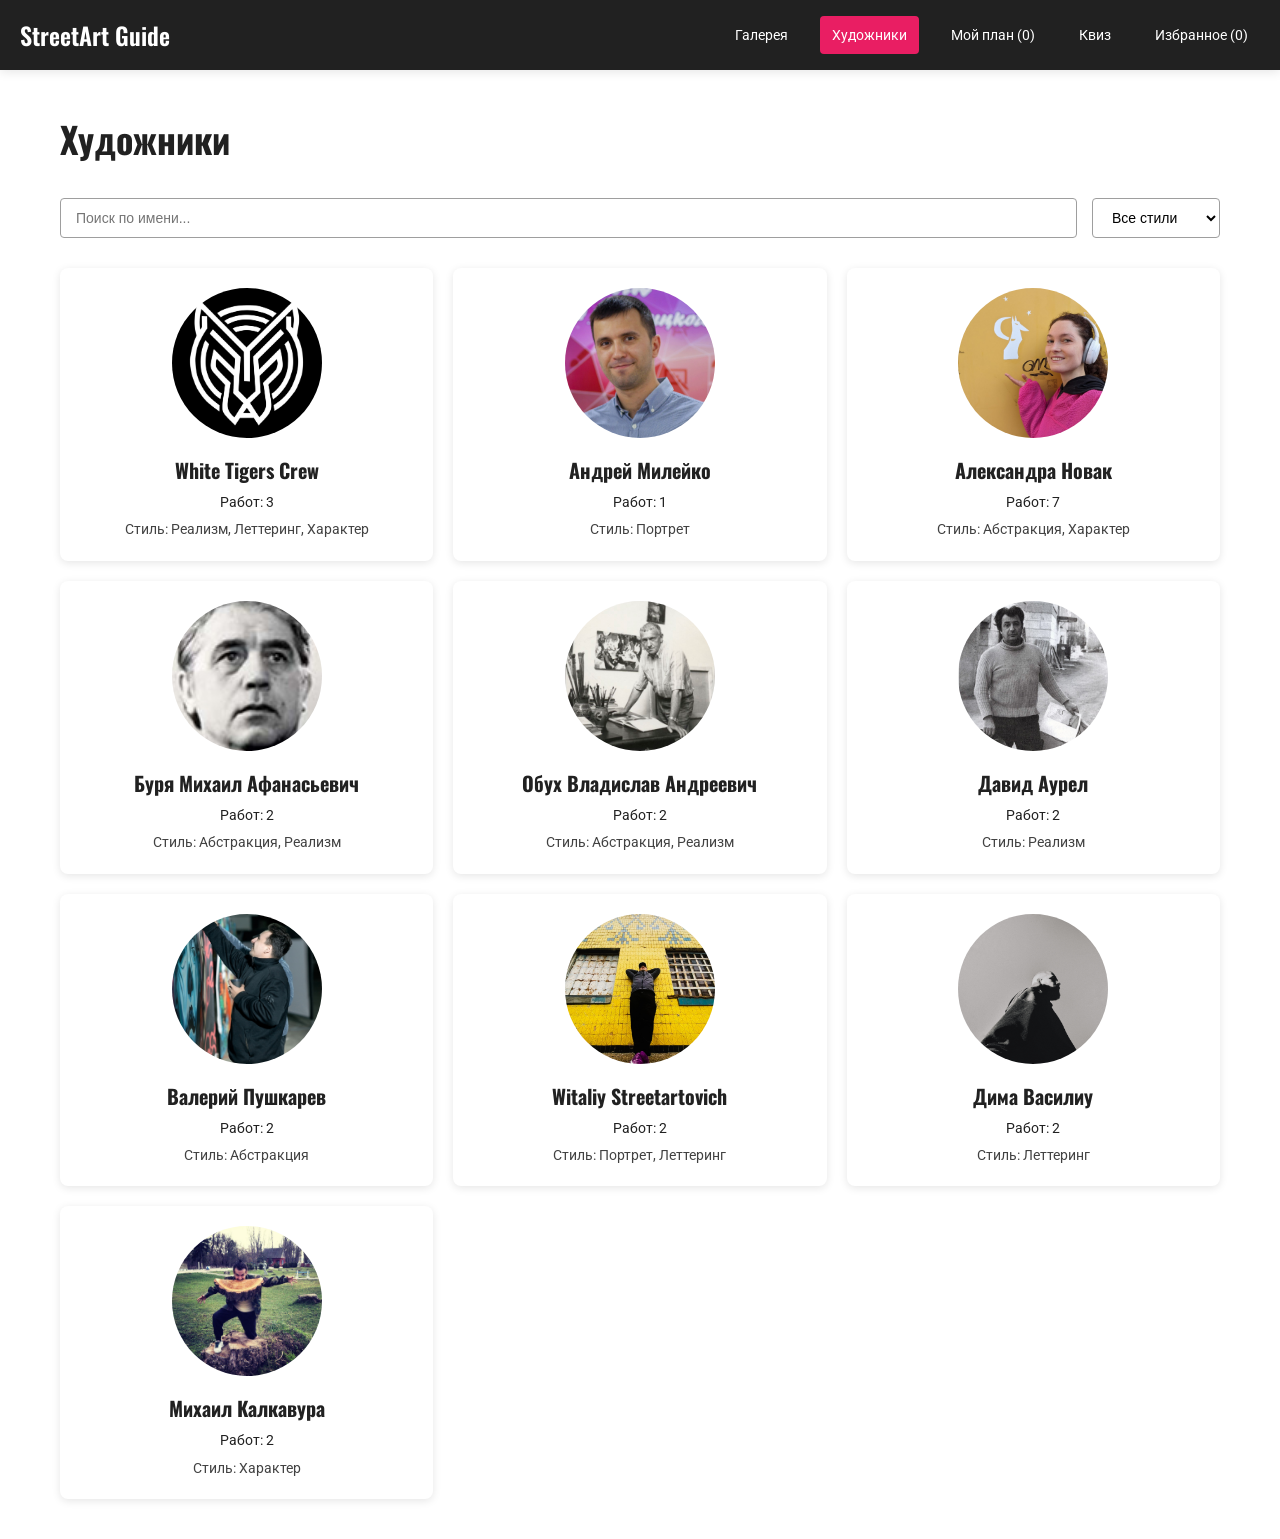
==== artists.html @ e0fc8652 "fix: css" ====
<!DOCTYPE html>
<html lang="ru">
<head>
    <meta charset="UTF-8">
    <meta name="viewport" content="width=device-width, initial-scale=1.0">
    <meta name="description" content="База художников уличного искусства - биографии, портфолио, лучшие работы">
    <title>Художники - StreetArt Guide</title>
    <link rel="preconnect" href="https://fonts.googleapis.com">
    <link rel="preconnect" href="https://fonts.gstatic.com" crossorigin>
    <link href="https://fonts.googleapis.com/css2?family=Oswald:wght@400;600;700&family=Roboto:wght@300;400;500;700&display=swap" rel="stylesheet">
    <link rel="stylesheet" href="css/style.css">
    <link rel="stylesheet" href="css/artists.css">
</head>
<body class="page">
    <header class="header">
        <div class="header__container">
            <a href="index.html" class="header__logo">StreetArt Guide</a>
            <nav class="header__nav" aria-label="Основная навигация">
                <a href="index.html" class="header__nav-link">Галерея</a>
                <a href="artists.html" class="header__nav-link header__nav-link--active">Художники</a>
                <a href="planner.html" class="header__nav-link">Мой план (<span id="planCount">0</span>)</a>
                <a href="quiz.html" class="header__nav-link">Квиз</a>
                <a href="favorites.html" class="header__nav-link">Избранное (<span id="favCount">0</span>)</a>
            </nav>
            <button class="header__burger" aria-label="Открыть меню" id="burgerBtn">
                <span></span>
                <span></span>
                <span></span>
            </button>
        </div>
    </header>

    <main class="content">
        <div class="content__container content__container--full">
            <section class="artists-page" id="artistsPage">
                <h1 class="artists-page__title">Художники</h1>
                
                <div class="artists-page__filters">
                    <input type="text" class="artists-page__search" id="artistSearch" placeholder="Поиск по имени...">
                    <select class="artists-page__filter" id="styleFilter">
                        <option value="">Все стили</option>
                        <option value="Портрет">Портрет</option>
                        <option value="Абстракция">Абстракция</option>
                        <option value="Леттеринг">Леттеринг</option>
                        <option value="Характер">Характер</option>
                        <option value="Реализм">Реализм</option>
                    </select>
                </div>

                <div class="artists-grid" id="artistsGrid"></div>
            </section>

            <!-- Страница профиля художника -->
            <section class="artist-profile" id="artistProfile" style="display: none;">
                <button class="artist-profile__back" id="backToList">← Назад к списку</button>
                <div class="artist-profile__content" id="artistProfileContent"></div>
            </section>
        </div>
    </main>

    <div class="notification" id="notification"></div>

    <script src="js/data.js"></script>
    <script src="js/favorites.js"></script>
    <script src="js/planner.js"></script>
    <script src="js/modals.js"></script>
    <script src="js/artists.js"></script>
    <script src="js/app.js"></script>
</body>
</html>
---- css/style.css ----
/* CSS переменные для цветовой схемы */
:root {
    --color-black: #212121;
    --color-white: #FFFFFF;
    --color-pink: #E91E63;
    --color-blue: #00BCD4;
    --color-yellow: #FFC107;
    --color-gray-light: #F5F5F5;
    --color-gray-medium: #9E9E9E;
    --color-gray-dark: #424242;
    --transition: 0.3s ease;
}

/* Базовые стили */
* {
    box-sizing: border-box;
}

html {
    scroll-behavior: smooth;
}

body {
    margin: 0;
    padding: 0;
    font-family: 'Roboto', sans-serif;
    font-size: 16px;
    line-height: 1.6;
    background: var(--color-white);
    color: var(--color-black);
    overflow-x: hidden;
}

.page {
    min-height: 100vh;
    display: flex;
    flex-direction: column;
}

/* Header */
.header {
    background: var(--color-black);
    color: var(--color-white);
    padding: 0;
    position: sticky;
    top: 0;
    z-index: 1000;
    box-shadow: 0 2px 10px rgba(0, 0, 0, 0.1);
}

.header__container {
    max-width: 1280px;
    margin: 0 auto;
    padding: 16px 20px;
    display: flex;
    justify-content: space-between;
    align-items: center;
}

.header__logo {
    font-family: 'Oswald', sans-serif;
    font-size: 24px;
    font-weight: 600;
    color: var(--color-white);
    text-decoration: none;
    transition: var(--transition);
}

.header__logo:hover {
    color: var(--color-pink);
}

.header__nav {
    display: flex;
    gap: 20px;
    align-items: center;
}

.header__nav-link {
    color: var(--color-white);
    text-decoration: none;
    padding: 8px 12px;
    border-radius: 4px;
    transition: var(--transition);
    font-size: 14px;
}

.header__nav-link:hover {
    background: rgba(255, 255, 255, 0.1);
}

.header__nav-link--active {
    background: var(--color-pink);
}

.header__burger {
    display: none;
    flex-direction: column;
    gap: 4px;
    background: transparent;
    border: none;
    cursor: pointer;
    padding: 8px;
}

.header__burger span {
    width: 25px;
    height: 3px;
    background: var(--color-white);
    transition: var(--transition);
}

/* Banner */
.banner {
    background: linear-gradient(135deg, var(--color-pink) 0%, var(--color-blue) 100%);
    padding: 100px 20px;
    text-align: center;
    position: relative;
    overflow: hidden;
}

.banner::before {
    content: '';
    position: absolute;
    top: 0;
    left: 0;
    right: 0;
    bottom: 0;
    background: url('data:image/svg+xml,<svg width="100" height="100" xmlns="http://www.w3.org/2000/svg"><rect width="100" height="100" fill="none" stroke="rgba(255,255,255,0.1)" stroke-width="1"/></svg>') repeat;
    opacity: 0.3;
}

.banner__container {
    max-width: 1280px;
    margin: 0 auto;
    position: relative;
    z-index: 1;
}

.banner__title {
    font-family: 'Oswald', sans-serif;
    font-size: 48px;
    font-weight: 700;
    color: var(--color-white);
    margin: 0;
    text-shadow: 2px 2px 4px rgba(0, 0, 0, 0.3);
}

/* Content */
.content {
    flex: 1;
    padding: 40px 20px;
}

.content__container {
    max-width: 1280px;
    margin: 0 auto;
    display: grid;
    grid-template-columns: 280px 1fr;
    gap: 30px;
}

.content__container--full {
    grid-template-columns: 1fr;
    max-width: 100%;
    padding: 0 40px;
}

/* Filters */
.filters {
    background: var(--color-gray-light);
    padding: 20px;
    border-radius: 8px;
    height: fit-content;
    position: sticky;
    top: 100px;
}

.filters__title {
    font-family: 'Oswald', sans-serif;
    font-size: 20px;
    margin: 0 0 20px 0;
    color: var(--color-black);
}

.filters__fieldset {
    border: none;
    padding: 0;
    margin: 0 0 20px 0;
}

.filters__legend {
    font-weight: 600;
    margin-bottom: 10px;
    color: var(--color-black);
    font-size: 14px;
}

.filters__label {
    display: flex;
    align-items: center;
    gap: 8px;
    margin-bottom: 8px;
    cursor: pointer;
    font-size: 14px;
}

.filters__checkbox,
.filters__radio {
    cursor: pointer;
    width: 18px;
    height: 18px;
}

.filters__select {
    width: 100%;
    padding: 8px;
    border: 1px solid var(--color-gray-medium);
    border-radius: 4px;
    background: var(--color-white);
    font-size: 14px;
    cursor: pointer;
}

.filters__reset {
    width: 100%;
    padding: 10px;
    background: var(--color-black);
    color: var(--color-white);
    border: none;
    border-radius: 4px;
    cursor: pointer;
    font-size: 14px;
    transition: var(--transition);
    margin-top: 10px;
}

.filters__reset:hover {
    background: var(--color-gray-dark);
}

/* Gallery */
.gallery {
    display: grid;
    grid-template-columns: repeat(3, 1fr);
    gap: 20px;
    align-items: start;
}

.gallery__empty {
    grid-column: 1 / -1;
    text-align: center;
    padding: 60px 20px;
    color: var(--color-gray-medium);
}

/* Card */
.card {
    background: var(--color-white);
    border-radius: 8px;
    overflow: hidden;
    box-shadow: 0 2px 8px rgba(0, 0, 0, 0.1);
    transition: var(--transition);
    cursor: pointer;
    display: flex;
    flex-direction: column;
}

.card:hover {
    transform: translateY(-5px);
    box-shadow: 0 8px 20px rgba(0, 0, 0, 0.15);
}

.card__image {
    width: 100%;
    height: 250px;
    object-fit: cover;
    display: block;
    background: var(--color-gray-light);
}

.card__content {
    padding: 16px;
    flex: 1;
    display: flex;
    flex-direction: column;
}

.card__title {
    font-family: 'Oswald', sans-serif;
    font-size: 18px;
    margin: 0 0 8px 0;
    color: var(--color-black);
}

.card__artist {
    font-size: 14px;
    color: var(--color-gray-dark);
    margin: 0 0 12px 0;
}

.card__info {
    display: flex;
    gap: 10px;
    align-items: center;
    margin-top: auto;
    flex-wrap: wrap;
}

.card__district {
    display: inline-flex;
    align-items: center;
    gap: 4px;
    padding: 4px 8px;
    background: var(--color-gray-light);
    border-radius: 4px;
    font-size: 12px;
}

.card__district--center {
    background: rgba(233, 30, 99, 0.1);
    color: var(--color-pink);
}

.card__district--naberezhna {
    background: rgba(0, 188, 212, 0.1);
    color: var(--color-blue);
}

.card__district--old-city {
    background: rgba(255, 193, 7, 0.1);
    color: var(--color-yellow);
}

.card__district--promzone {
    background: rgba(158, 158, 158, 0.2);
    color: var(--color-gray-dark);
}

.card__district--new-district {
    background: rgba(233, 30, 99, 0.1);
    color: var(--color-pink);
}

.card__type {
    font-size: 12px;
    color: var(--color-gray-medium);
}

.card__actions {
    display: flex;
    gap: 8px;
    margin-top: 12px;
}

.card__btn {
    flex: 1;
    padding: 8px;
    border: none;
    border-radius: 4px;
    cursor: pointer;
    font-size: 12px;
    transition: var(--transition);
}

.card__btn--add {
    background: var(--color-black);
    color: var(--color-white);
}

.card__btn--add:hover {
    background: var(--color-gray-dark);
}

.card__btn--favorite {
    background: transparent;
    border: 1px solid var(--color-gray-medium);
    color: var(--color-gray-dark);
    width: 40px;
    padding: 8px;
}

.card__btn--favorite.active {
    background: var(--color-pink);
    border-color: var(--color-pink);
    color: var(--color-white);
}

/* Modal */
.modal {
    display: none;
    position: fixed;
    top: 0;
    left: 0;
    right: 0;
    bottom: 0;
    z-index: 2000;
    opacity: 0;
    transition: opacity var(--transition);
}

.modal.active {
    display: flex;
    opacity: 1;
}

.modal__overlay {
    position: absolute;
    top: 0;
    left: 0;
    right: 0;
    bottom: 0;
    background: rgba(0, 0, 0, 0.8);
    cursor: pointer;
}

.modal__content {
    position: relative;
    max-width: 900px;
    width: 90%;
    max-height: 90vh;
    margin: auto;
    background: var(--color-white);
    border-radius: 8px;
    overflow-y: auto;
    z-index: 1;
}

.modal__close {
    position: absolute;
    top: 10px;
    right: 10px;
    width: 40px;
    height: 40px;
    border: none;
    background: rgba(0, 0, 0, 0.5);
    color: var(--color-white);
    font-size: 30px;
    cursor: pointer;
    border-radius: 50%;
    z-index: 10;
    transition: var(--transition);
}

.modal__close:hover {
    background: rgba(0, 0, 0, 0.8);
}

.modal__body {
    padding: 40px;
}

.modal__gallery {
    display: grid;
    grid-template-columns: repeat(3, 1fr);
    gap: 10px;
    margin-bottom: 20px;
}

.modal__gallery img {
    width: 100%;
    height: 200px;
    object-fit: cover;
    border-radius: 4px;
    cursor: pointer;
    transition: var(--transition);
}

.modal__gallery img:hover {
    transform: scale(1.05);
}

.modal__title {
    font-family: 'Oswald', sans-serif;
    font-size: 32px;
    margin: 0 0 10px 0;
}

.modal__year {
    color: var(--color-gray-medium);
    font-size: 14px;
    margin-bottom: 20px;
}

.modal__info {
    display: flex;
    gap: 20px;
    flex-wrap: wrap;
    margin-bottom: 20px;
}

.modal__info-item {
    display: flex;
    align-items: center;
    gap: 8px;
}

.modal__description {
    line-height: 1.8;
    margin-bottom: 30px;
}

.modal__actions {
    display: flex;
    gap: 10px;
    flex-wrap: wrap;
}

.modal__btn {
    padding: 12px 24px;
    border: none;
    border-radius: 4px;
    cursor: pointer;
    font-size: 14px;
    transition: var(--transition);
}

.modal__btn--add {
    background: var(--color-black);
    color: var(--color-white);
}

.modal__btn--add:hover {
    background: var(--color-gray-dark);
}

.modal__btn--favorite {
    background: var(--color-pink);
    color: var(--color-white);
}

.modal__btn--favorite.active {
    background: var(--color-gray-medium);
}

.modal__btn--artist {
    background: var(--color-blue);
    color: var(--color-white);
}

.modal__btn--share {
    background: var(--color-yellow);
    color: var(--color-black);
}

/* Notification */
.notification {
    position: fixed;
    top: 20px;
    right: 20px;
    padding: 16px 24px;
    background: var(--color-black);
    color: var(--color-white);
    border-radius: 4px;
    box-shadow: 0 4px 12px rgba(0, 0, 0, 0.3);
    z-index: 3000;
    opacity: 0;
    transform: translateX(100%);
    transition: var(--transition);
}

.notification.active {
    opacity: 1;
    transform: translateX(0);
}

.notification.success {
    background: #4CAF50;
}

/* Адаптивность - Tablet (от 768px) */
@media (max-width: 1024px) {
    .content__container {
        grid-template-columns: 240px 1fr;
        gap: 20px;
    }

    .content__container--full {
        padding: 0 20px;
    }

    .gallery {
        grid-template-columns: repeat(2, 1fr);
    }

    .banner__title {
        font-size: 36px;
    }
}

/* Адаптивность - Mobile (от 320px) */
@media (max-width: 768px) {
    .header__nav {
        position: fixed;
        top: 70px;
        left: 0;
        right: 0;
        background: var(--color-black);
        flex-direction: column;
        padding: 20px;
        transform: translateX(100%);
        transition: var(--transition);
    }

    .header__nav.active {
        transform: translateX(0);
    }

    .header__burger {
        display: flex;
    }

    .content__container {
        grid-template-columns: 1fr;
    }

    .content__container--full {
        padding: 0 20px;
    }

    .filters {
        position: static;
        margin-bottom: 20px;
    }

    .gallery {
        grid-template-columns: repeat(2, 1fr);
        
    }

    .banner {
        padding: 60px 20px;
    }

    .banner__title {
        font-size: 28px;
    }

    .modal__content {
        width: 95%;
        max-height: 95vh;
    }

    .modal__body {
        padding: 20px;
    }

    .modal__gallery {
        grid-template-columns: 1fr;
    }

    .modal__title {
        font-size: 24px;
    }
}

@media (max-width: 480px) {
    .banner__title {
        font-size: 24px;
    }

    .gallery {
        grid-template-columns: 1fr;
        gap: 15px;
    }

    .card {
        box-shadow: 0 1px 4px rgba(0, 0, 0, 0.1);
    }

    .card__image {
        height: 200px;
    }

    .card__content {
        padding: 12px;
    }

    .card__title {
        font-size: 16px;
    }

    .card__artist {
        font-size: 13px;
    }

    .card__info {
        font-size: 12px;
    }

    .card__actions {
        flex-direction: column;
    }

    .card__btn {
        width: 100%;
        padding: 10px;
        font-size: 14px;
    }

    .modal__actions {
        flex-direction: column;
    }

    .modal__btn {
        width: 100%;
    }
}
---- css/artists.css ----
/* Страница художников */
.artists-page {
    width: 100%;
}

.artists-page__title {
    font-family: 'Oswald', sans-serif;
    font-size: 36px;
    margin: 0 0 30px 0;
}

.artists-page__filters {
    display: flex;
    gap: 15px;
    margin-bottom: 30px;
    flex-wrap: wrap;
}

.artists-page__search {
    flex: 1;
    min-width: 200px;
    padding: 10px 15px;
    border: 1px solid var(--color-gray-medium);
    border-radius: 4px;
    font-size: 14px;
}

.artists-page__filter {
    padding: 10px 15px;
    border: 1px solid var(--color-gray-medium);
    border-radius: 4px;
    background: var(--color-white);
    font-size: 14px;
    cursor: pointer;
}

.artists-grid {
    display: grid;
    grid-template-columns: repeat(3, 1fr);
    gap: 20px;
}

.artist-card {
    background: var(--color-white);
    border-radius: 8px;
    overflow: visible;
    box-shadow: 0 2px 8px rgba(0, 0, 0, 0.1);
    transition: var(--transition);
    cursor: pointer;
    display: flex;
    flex-direction: column;
    align-items: center;
    padding: 20px;
}

.artist-card:hover {
    transform: translateY(-5px);
    box-shadow: 0 8px 20px rgba(0, 0, 0, 0.15);
}

.artist-card__avatar {
    width: 150px;
    height: 150px;
    object-fit: cover;
    background: var(--color-gray-light);
    border-radius: 50%;
    margin: 0 auto;
    display: block;
}

.artist-card__content {
    padding: 16px 0 0 0;
    text-align: center;
    width: 100%;
}

.artist-card__name {
    font-family: 'Oswald', sans-serif;
    font-size: 20px;
    margin: 0 0 5px 0;
}

.artist-card__real-name {
    font-size: 14px;
    color: var(--color-gray-medium);
    margin: 0 0 8px 0;
}

.artist-card__works {
    font-size: 14px;
    margin: 0 0 5px 0;
}

.artist-card__style {
    font-size: 14px;
    color: var(--color-gray-dark);
    margin: 0;
}

/* Профиль художника */
.artist-profile {
    width: 100%;
    max-width: 1200px;
    margin: 0 auto;
}

.artist-profile__back {
    padding: 10px 20px;
    margin-bottom: 30px;
    background: var(--color-gray-light);
    border: none;
    border-radius: 4px;
    cursor: pointer;
    font-size: 14px;
    transition: var(--transition);
}

.artist-profile__back:hover {
    background: var(--color-gray-medium);
    color: var(--color-white);
}

.artist-profile__header {
    display: flex;
    gap: 30px;
    margin-bottom: 40px;
    padding-bottom: 30px;
    border-bottom: 2px solid var(--color-gray-light);
}

.artist-profile__avatar {
    width: 200px;
    height: 200px;
    object-fit: cover;
    border-radius: 8px;
    background: var(--color-gray-light);
}

.artist-profile__info {
    flex: 1;
}

.artist-profile__name {
    font-family: 'Oswald', sans-serif;
    font-size: 36px;
    margin: 0 0 10px 0;
}

.artist-profile__real-name {
    font-size: 18px;
    color: var(--color-gray-medium);
    margin: 0 0 15px 0;
}

.artist-profile__meta {
    font-size: 14px;
    color: var(--color-gray-dark);
    margin: 0 0 15px 0;
}

.artist-profile__style {
    font-size: 16px;
    margin: 0;
}

.artist-profile__bio {
    margin-bottom: 30px;
}

.artist-profile__bio h2 {
    font-family: 'Oswald', sans-serif;
    font-size: 24px;
    margin: 0 0 15px 0;
}

.artist-profile__bio p {
    line-height: 1.8;
}

.artist-profile__quote {
    background: var(--color-gray-light);
    padding: 20px;
    border-left: 4px solid var(--color-pink);
    margin-bottom: 30px;
    border-radius: 4px;
}

.artist-profile__quote blockquote {
    margin: 0;
    font-style: italic;
    font-size: 18px;
    line-height: 1.6;
}

.artist-profile__actions {
    display: flex;
    gap: 15px;
    margin-bottom: 40px;
    flex-wrap: wrap;
}

.artist-profile__btn {
    padding: 12px 24px;
    border: none;
    border-radius: 4px;
    cursor: pointer;
    font-size: 14px;
    transition: var(--transition);
}

.artist-profile__btn--add-all {
    background: var(--color-black);
    color: var(--color-white);
}

.artist-profile__btn--add-all:hover {
    background: var(--color-gray-dark);
}

.artist-profile__btn--view-all {
    background: var(--color-blue);
    color: var(--color-white);
}

.artist-profile__btn--view-all:hover {
    background: #00ACC1;
}

.artist-profile__works {
    margin-top: 40px;
}

.artist-profile__works h2 {
    font-family: 'Oswald', sans-serif;
    font-size: 24px;
    margin: 0 0 20px 0;
}

.artist-works-grid {
    display: grid;
    grid-template-columns: repeat(3, 1fr);
    gap: 20px;
}

.artist-work-card {
    background: var(--color-white);
    border-radius: 8px;
    overflow: hidden;
    box-shadow: 0 2px 8px rgba(0, 0, 0, 0.1);
    transition: var(--transition);
    cursor: pointer;
}

.artist-work-card:hover {
    transform: scale(1.05);
    box-shadow: 0 8px 20px rgba(0, 0, 0, 0.15);
}

.artist-work-card__image {
    width: 100%;
    height: 200px;
    object-fit: cover;
    background: var(--color-gray-light);
}

.artist-work-card__info {
    padding: 12px;
}

.artist-work-card__title {
    font-family: 'Oswald', sans-serif;
    font-size: 16px;
    margin: 0 0 8px 0;
}

.artist-work-card__district {
    font-size: 12px;
}

/* Адаптивность */
@media (max-width: 1024px) {
    .artists-grid {
        grid-template-columns: repeat(3, 1fr);
    }

    /*.artist-works-grid {
        grid-template-columns: repeat(3, 1fr);
    }*/
}

@media (max-width: 768px) {
    .artists-grid {
        grid-template-columns: repeat(2, 1fr);
    }

    .artist-card__avatar {
        width: 120px;
        height: 120px;
    }

    .artist-profile__header {
        flex-direction: column;
    }

    .artist-profile__avatar {
        width: 150px;
        height: 150px;
    }

    .artist-works-grid {
        grid-template-columns: 1fr;
    }

    .artist-profile__actions {
        flex-direction: column;
    }

    .artist-profile__btn {
        width: 100%;
    }
}

@media (max-width: 480px) {
    .artists-grid {
        grid-template-columns: 1fr;
    }

    .artist-card__avatar {
        width: 100px;
        height: 100px;
    }
}
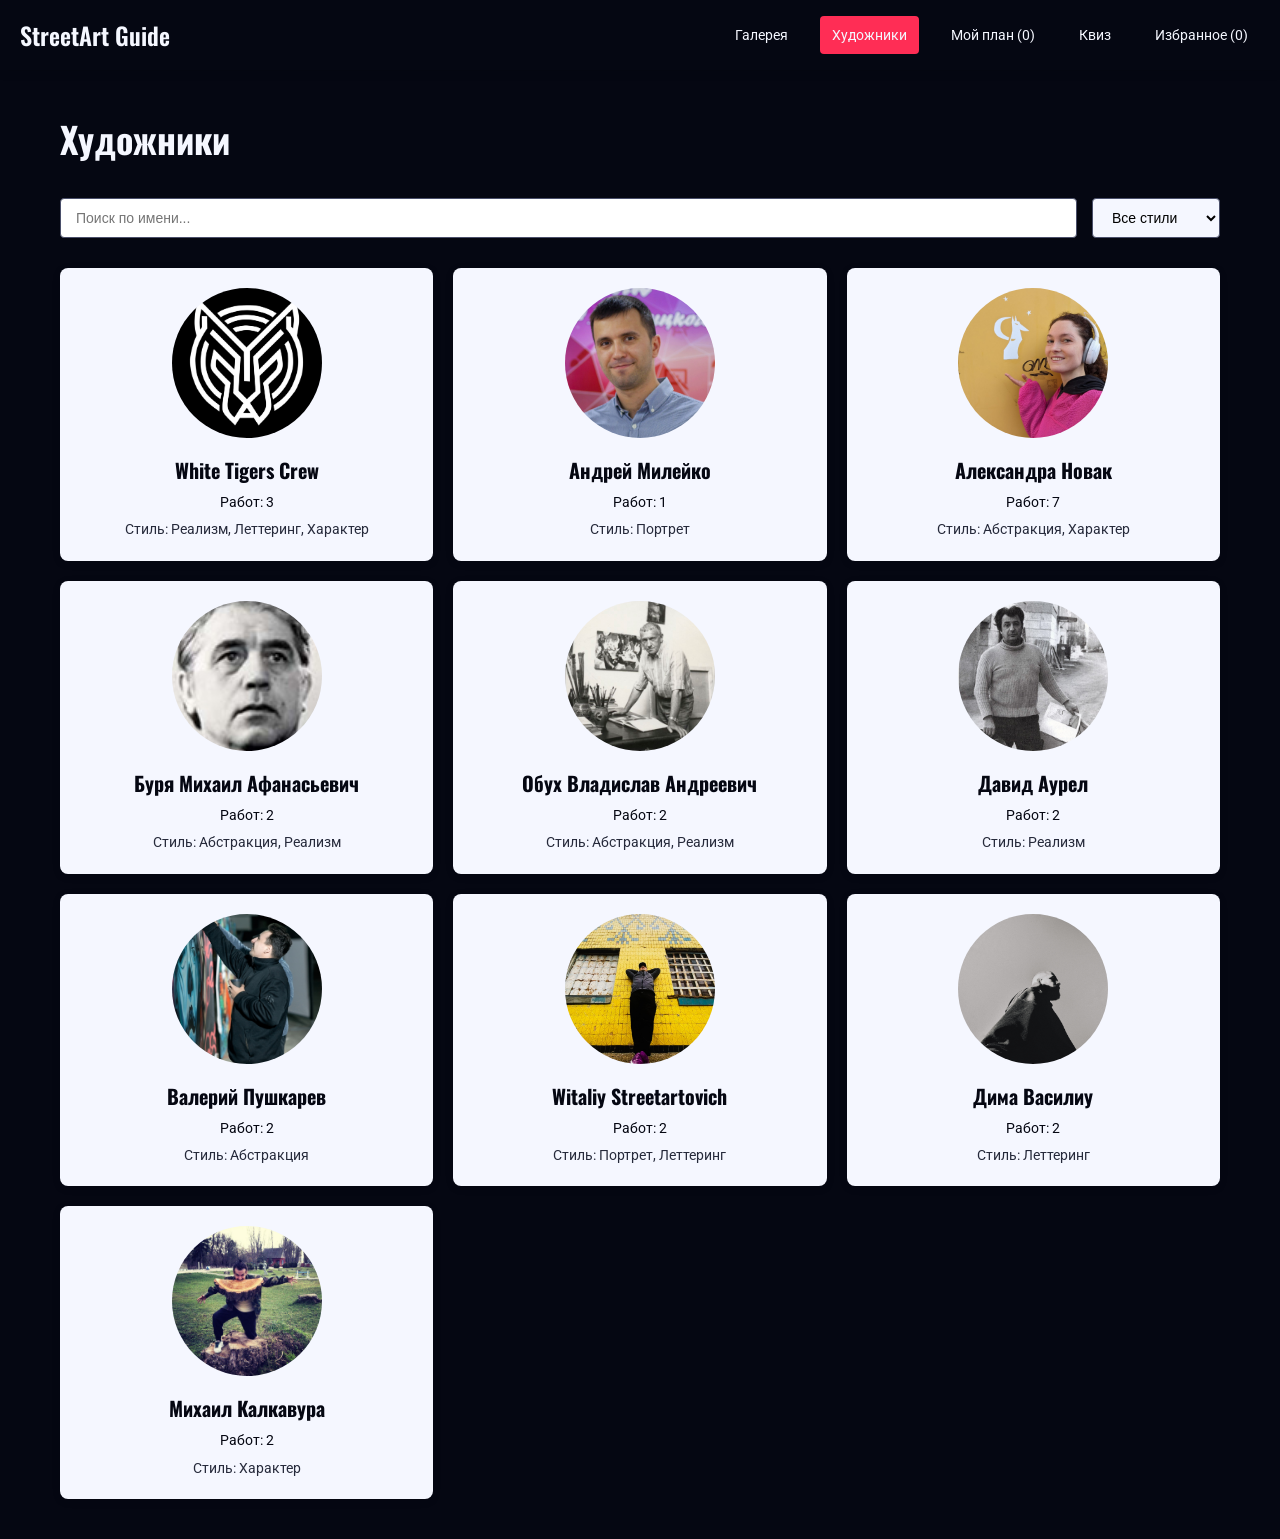
==== commit 95d40b7e: "added bem strusture" ====
--- a/artists.html
+++ b/artists.html
@@ -17,7 +17,7 @@
             <a href="index.html" class="header__logo">StreetArt Guide</a>
             <nav class="header__nav" aria-label="Основная навигация">
                 <a href="index.html" class="header__nav-link">Галерея</a>
-                <a href="artists.html" class="header__nav-link header__nav-link--active">Художники</a>
+                <a href="artists.html" class="header__nav-link header__nav-link_active">Художники</a>
                 <a href="planner.html" class="header__nav-link">Мой план (<span id="planCount">0</span>)</a>
                 <a href="quiz.html" class="header__nav-link">Квиз</a>
                 <a href="favorites.html" class="header__nav-link">Избранное (<span id="favCount">0</span>)</a>
@@ -31,7 +31,7 @@
     </header>
 
     <main class="content">
-        <div class="content__container content__container--full">
+        <div class="content__container content__container_full">
             <section class="artists-page" id="artistsPage">
                 <h1 class="artists-page__title">Художники</h1>
                 
--- a/css/style.css
+++ b/css/style.css
@@ -1,708 +1,71 @@
-/* CSS переменные для цветовой схемы */
-:root {
-    --color-black: #212121;
-    --color-white: #FFFFFF;
-    --color-pink: #E91E63;
-    --color-blue: #00BCD4;
-    --color-yellow: #FFC107;
-    --color-gray-light: #F5F5F5;
-    --color-gray-medium: #9E9E9E;
-    --color-gray-dark: #424242;
-    --transition: 0.3s ease;
-}
+@import url('./blocks/style/banner/banner.css');
+@import url('./blocks/style/banner/__container/banner__container.css');
+@import url('./blocks/style/banner/__title/banner__title.css');
 
-/* Базовые стили */
-* {
-    box-sizing: border-box;
-}
+@import url('./blocks/style/card/card.css');
+@import url('./blocks/style/card/__actions/card__actions.css');
+@import url('./blocks/style/card/__artist/card__artist.css');
+@import url('./blocks/style/card/__btn/card__btn.css');
+@import url('./blocks/style/card/__content/card__content.css');
+@import url('./blocks/style/card/__district/card__district.css');
+@import url('./blocks/style/card/__image/card__image.css');
+@import url('./blocks/style/card/__info/card__info.css');
+@import url('./blocks/style/card/__title/card__title.css');
+@import url('./blocks/style/card/__type/card__type.css');
+@import url('./blocks/style/card/__btn/_add/card__btn_add.css');
+@import url('./blocks/style/card/__btn/_favorite/card__btn_favorite.css');
+@import url('./blocks/style/card/__district/_center/card__district_center.css');
+@import url('./blocks/style/card/__district/_naberezhna/card__district_naberezhna.css');
+@import url('./blocks/style/card/__district/_old-city/card__district_old-city.css');
+@import url('./blocks/style/card/__district/_promzone/card__district_promzone.css');
+@import url('./blocks/style/card/__district/_new-district/card__district_new-district.css');
 
-html {
-    scroll-behavior: smooth;
-}
+@import url('./blocks/style/content/content.css');
+@import url('./blocks/style/content/__container/content__container.css');
+@import url('./blocks/style/content/__container/_full/content__container_full.css');
 
-body {
-    margin: 0;
-    padding: 0;
-    font-family: 'Roboto', sans-serif;
-    font-size: 16px;
-    line-height: 1.6;
-    background: var(--color-white);
-    color: var(--color-black);
-    overflow-x: hidden;
-}
+@import url('./blocks/style/filters/filters.css');
+@import url('./blocks/style/filters/__checkbox/filters__checkbox.css');
+@import url('./blocks/style/filters/__fieldset/filters__fieldset.css');
+@import url('./blocks/style/filters/__label/filters__label.css');
+@import url('./blocks/style/filters/__legend/filters__legend.css');
+@import url('./blocks/style/filters/__radio/filters__radio.css');
+@import url('./blocks/style/filters/__reset/filters__reset.css');
+@import url('./blocks/style/filters/__select/filters__select.css');
+@import url('./blocks/style/filters/__title/filters__title.css');
 
-.page {
-    min-height: 100vh;
-    display: flex;
-    flex-direction: column;
-}
+@import url('./blocks/style/gallery/gallery.css');
+@import url('./blocks/style/gallery/__empty/gallery__empty.css');
 
-/* Header */
-.header {
-    background: var(--color-black);
-    color: var(--color-white);
-    padding: 0;
-    position: sticky;
-    top: 0;
-    z-index: 1000;
-    box-shadow: 0 2px 10px rgba(0, 0, 0, 0.1);
-}
+@import url('./blocks/style/header/header.css');
+@import url('./blocks/style/header/__burger/header__burger.css');
+@import url('./blocks/style/header/__container/header__container.css');
+@import url('./blocks/style/header/__logo/header__logo.css');
+@import url('./blocks/style/header/__nav-link/header__nav-link.css');
+@import url('./blocks/style/header/__nav/header__nav.css');
+@import url('./blocks/style/header/__nav-link/_active/header__nav-link_active.css');
 
-.header__container {
-    max-width: 1280px;
-    margin: 0 auto;
-    padding: 16px 20px;
-    display: flex;
-    justify-content: space-between;
-    align-items: center;
-}
+@import url('./blocks/style/modal/modal.css');
+@import url('./blocks/style/modal/__actions/modal__actions.css');
+@import url('./blocks/style/modal/__body/modal__body.css');
+@import url('./blocks/style/modal/__btn/modal__btn.css');
+@import url('./blocks/style/modal/__close/modal__close.css');
+@import url('./blocks/style/modal/__content/modal__content.css');
+@import url('./blocks/style/modal/__description/modal__description.css');
+@import url('./blocks/style/modal/__gallery/modal__gallery.css');
+@import url('./blocks/style/modal/__info/modal__info.css');
+@import url('./blocks/style/modal/__info-item/modal__info-item.css');
+@import url('./blocks/style/modal/__overlay/modal__overlay.css');
+@import url('./blocks/style/modal/__title/modal__title.css');
+@import url('./blocks/style/modal/__year/modal__year.css');
+@import url('./blocks/style/modal/__btn/_add/modal__btn_add.css');
+@import url('./blocks/style/modal/__btn/_favorite/modal__btn_favorite.css');
+@import url('./blocks/style/modal/__btn/_artist/modal__btn_artist.css');
+@import url('./blocks/style/modal/__btn/_share/modal__btn_share.css');
 
-.header__logo {
-    font-family: 'Oswald', sans-serif;
-    font-size: 24px;
-    font-weight: 600;
-    color: var(--color-white);
-    text-decoration: none;
-    transition: var(--transition);
-}
+@import url('./blocks/style/notification/notification.css');
 
-.header__logo:hover {
-    color: var(--color-pink);
-}
+@import url('./blocks/style/page/page.css');
 
-.header__nav {
-    display: flex;
-    gap: 20px;
-    align-items: center;
-}
+@import url('./blocks/style/variables/variables.css');
 
-.header__nav-link {
-    color: var(--color-white);
-    text-decoration: none;
-    padding: 8px 12px;
-    border-radius: 4px;
-    transition: var(--transition);
-    font-size: 14px;
-}
-
-.header__nav-link:hover {
-    background: rgba(255, 255, 255, 0.1);
-}
-
-.header__nav-link--active {
-    background: var(--color-pink);
-}
-
-.header__burger {
-    display: none;
-    flex-direction: column;
-    gap: 4px;
-    background: transparent;
-    border: none;
-    cursor: pointer;
-    padding: 8px;
-}
-
-.header__burger span {
-    width: 25px;
-    height: 3px;
-    background: var(--color-white);
-    transition: var(--transition);
-}
-
-/* Banner */
-.banner {
-    background: linear-gradient(135deg, var(--color-pink) 0%, var(--color-blue) 100%);
-    padding: 100px 20px;
-    text-align: center;
-    position: relative;
-    overflow: hidden;
-}
-
-.banner::before {
-    content: '';
-    position: absolute;
-    top: 0;
-    left: 0;
-    right: 0;
-    bottom: 0;
-    background: url('data:image/svg+xml,<svg width="100" height="100" xmlns="http://www.w3.org/2000/svg"><rect width="100" height="100" fill="none" stroke="rgba(255,255,255,0.1)" stroke-width="1"/></svg>') repeat;
-    opacity: 0.3;
-}
-
-.banner__container {
-    max-width: 1280px;
-    margin: 0 auto;
-    position: relative;
-    z-index: 1;
-}
-
-.banner__title {
-    font-family: 'Oswald', sans-serif;
-    font-size: 48px;
-    font-weight: 700;
-    color: var(--color-white);
-    margin: 0;
-    text-shadow: 2px 2px 4px rgba(0, 0, 0, 0.3);
-}
-
-/* Content */
-.content {
-    flex: 1;
-    padding: 40px 20px;
-}
-
-.content__container {
-    max-width: 1280px;
-    margin: 0 auto;
-    display: grid;
-    grid-template-columns: 280px 1fr;
-    gap: 30px;
-}
-
-.content__container--full {
-    grid-template-columns: 1fr;
-    max-width: 100%;
-    padding: 0 40px;
-}
-
-/* Filters */
-.filters {
-    background: var(--color-gray-light);
-    padding: 20px;
-    border-radius: 8px;
-    height: fit-content;
-    position: sticky;
-    top: 100px;
-}
-
-.filters__title {
-    font-family: 'Oswald', sans-serif;
-    font-size: 20px;
-    margin: 0 0 20px 0;
-    color: var(--color-black);
-}
-
-.filters__fieldset {
-    border: none;
-    padding: 0;
-    margin: 0 0 20px 0;
-}
-
-.filters__legend {
-    font-weight: 600;
-    margin-bottom: 10px;
-    color: var(--color-black);
-    font-size: 14px;
-}
-
-.filters__label {
-    display: flex;
-    align-items: center;
-    gap: 8px;
-    margin-bottom: 8px;
-    cursor: pointer;
-    font-size: 14px;
-}
-
-.filters__checkbox,
-.filters__radio {
-    cursor: pointer;
-    width: 18px;
-    height: 18px;
-}
-
-.filters__select {
-    width: 100%;
-    padding: 8px;
-    border: 1px solid var(--color-gray-medium);
-    border-radius: 4px;
-    background: var(--color-white);
-    font-size: 14px;
-    cursor: pointer;
-}
-
-.filters__reset {
-    width: 100%;
-    padding: 10px;
-    background: var(--color-black);
-    color: var(--color-white);
-    border: none;
-    border-radius: 4px;
-    cursor: pointer;
-    font-size: 14px;
-    transition: var(--transition);
-    margin-top: 10px;
-}
-
-.filters__reset:hover {
-    background: var(--color-gray-dark);
-}
-
-/* Gallery */
-.gallery {
-    display: grid;
-    grid-template-columns: repeat(3, 1fr);
-    gap: 20px;
-    align-items: start;
-}
-
-.gallery__empty {
-    grid-column: 1 / -1;
-    text-align: center;
-    padding: 60px 20px;
-    color: var(--color-gray-medium);
-}
-
-/* Card */
-.card {
-    background: var(--color-white);
-    border-radius: 8px;
-    overflow: hidden;
-    box-shadow: 0 2px 8px rgba(0, 0, 0, 0.1);
-    transition: var(--transition);
-    cursor: pointer;
-    display: flex;
-    flex-direction: column;
-}
-
-.card:hover {
-    transform: translateY(-5px);
-    box-shadow: 0 8px 20px rgba(0, 0, 0, 0.15);
-}
-
-.card__image {
-    width: 100%;
-    height: 250px;
-    object-fit: cover;
-    display: block;
-    background: var(--color-gray-light);
-}
-
-.card__content {
-    padding: 16px;
-    flex: 1;
-    display: flex;
-    flex-direction: column;
-}
-
-.card__title {
-    font-family: 'Oswald', sans-serif;
-    font-size: 18px;
-    margin: 0 0 8px 0;
-    color: var(--color-black);
-}
-
-.card__artist {
-    font-size: 14px;
-    color: var(--color-gray-dark);
-    margin: 0 0 12px 0;
-}
-
-.card__info {
-    display: flex;
-    gap: 10px;
-    align-items: center;
-    margin-top: auto;
-    flex-wrap: wrap;
-}
-
-.card__district {
-    display: inline-flex;
-    align-items: center;
-    gap: 4px;
-    padding: 4px 8px;
-    background: var(--color-gray-light);
-    border-radius: 4px;
-    font-size: 12px;
-}
-
-.card__district--center {
-    background: rgba(233, 30, 99, 0.1);
-    color: var(--color-pink);
-}
-
-.card__district--naberezhna {
-    background: rgba(0, 188, 212, 0.1);
-    color: var(--color-blue);
-}
-
-.card__district--old-city {
-    background: rgba(255, 193, 7, 0.1);
-    color: var(--color-yellow);
-}
-
-.card__district--promzone {
-    background: rgba(158, 158, 158, 0.2);
-    color: var(--color-gray-dark);
-}
-
-.card__district--new-district {
-    background: rgba(233, 30, 99, 0.1);
-    color: var(--color-pink);
-}
-
-.card__type {
-    font-size: 12px;
-    color: var(--color-gray-medium);
-}
-
-.card__actions {
-    display: flex;
-    gap: 8px;
-    margin-top: 12px;
-}
-
-.card__btn {
-    flex: 1;
-    padding: 8px;
-    border: none;
-    border-radius: 4px;
-    cursor: pointer;
-    font-size: 12px;
-    transition: var(--transition);
-}
-
-.card__btn--add {
-    background: var(--color-black);
-    color: var(--color-white);
-}
-
-.card__btn--add:hover {
-    background: var(--color-gray-dark);
-}
-
-.card__btn--favorite {
-    background: transparent;
-    border: 1px solid var(--color-gray-medium);
-    color: var(--color-gray-dark);
-    width: 40px;
-    padding: 8px;
-}
-
-.card__btn--favorite.active {
-    background: var(--color-pink);
-    border-color: var(--color-pink);
-    color: var(--color-white);
-}
-
-/* Modal */
-.modal {
-    display: none;
-    position: fixed;
-    top: 0;
-    left: 0;
-    right: 0;
-    bottom: 0;
-    z-index: 2000;
-    opacity: 0;
-    transition: opacity var(--transition);
-}
-
-.modal.active {
-    display: flex;
-    opacity: 1;
-}
-
-.modal__overlay {
-    position: absolute;
-    top: 0;
-    left: 0;
-    right: 0;
-    bottom: 0;
-    background: rgba(0, 0, 0, 0.8);
-    cursor: pointer;
-}
-
-.modal__content {
-    position: relative;
-    max-width: 900px;
-    width: 90%;
-    max-height: 90vh;
-    margin: auto;
-    background: var(--color-white);
-    border-radius: 8px;
-    overflow-y: auto;
-    z-index: 1;
-}
-
-.modal__close {
-    position: absolute;
-    top: 10px;
-    right: 10px;
-    width: 40px;
-    height: 40px;
-    border: none;
-    background: rgba(0, 0, 0, 0.5);
-    color: var(--color-white);
-    font-size: 30px;
-    cursor: pointer;
-    border-radius: 50%;
-    z-index: 10;
-    transition: var(--transition);
-}
-
-.modal__close:hover {
-    background: rgba(0, 0, 0, 0.8);
-}
-
-.modal__body {
-    padding: 40px;
-}
-
-.modal__gallery {
-    display: grid;
-    grid-template-columns: repeat(3, 1fr);
-    gap: 10px;
-    margin-bottom: 20px;
-}
-
-.modal__gallery img {
-    width: 100%;
-    height: 200px;
-    object-fit: cover;
-    border-radius: 4px;
-    cursor: pointer;
-    transition: var(--transition);
-}
-
-.modal__gallery img:hover {
-    transform: scale(1.05);
-}
-
-.modal__title {
-    font-family: 'Oswald', sans-serif;
-    font-size: 32px;
-    margin: 0 0 10px 0;
-}
-
-.modal__year {
-    color: var(--color-gray-medium);
-    font-size: 14px;
-    margin-bottom: 20px;
-}
-
-.modal__info {
-    display: flex;
-    gap: 20px;
-    flex-wrap: wrap;
-    margin-bottom: 20px;
-}
-
-.modal__info-item {
-    display: flex;
-    align-items: center;
-    gap: 8px;
-}
-
-.modal__description {
-    line-height: 1.8;
-    margin-bottom: 30px;
-}
-
-.modal__actions {
-    display: flex;
-    gap: 10px;
-    flex-wrap: wrap;
-}
-
-.modal__btn {
-    padding: 12px 24px;
-    border: none;
-    border-radius: 4px;
-    cursor: pointer;
-    font-size: 14px;
-    transition: var(--transition);
-}
-
-.modal__btn--add {
-    background: var(--color-black);
-    color: var(--color-white);
-}
-
-.modal__btn--add:hover {
-    background: var(--color-gray-dark);
-}
-
-.modal__btn--favorite {
-    background: var(--color-pink);
-    color: var(--color-white);
-}
-
-.modal__btn--favorite.active {
-    background: var(--color-gray-medium);
-}
-
-.modal__btn--artist {
-    background: var(--color-blue);
-    color: var(--color-white);
-}
-
-.modal__btn--share {
-    background: var(--color-yellow);
-    color: var(--color-black);
-}
-
-/* Notification */
-.notification {
-    position: fixed;
-    top: 20px;
-    right: 20px;
-    padding: 16px 24px;
-    background: var(--color-black);
-    color: var(--color-white);
-    border-radius: 4px;
-    box-shadow: 0 4px 12px rgba(0, 0, 0, 0.3);
-    z-index: 3000;
-    opacity: 0;
-    transform: translateX(100%);
-    transition: var(--transition);
-}
-
-.notification.active {
-    opacity: 1;
-    transform: translateX(0);
-}
-
-.notification.success {
-    background: #4CAF50;
-}
-
-/* Адаптивность - Tablet (от 768px) */
-@media (max-width: 1024px) {
-    .content__container {
-        grid-template-columns: 240px 1fr;
-        gap: 20px;
-    }
-
-    .content__container--full {
-        padding: 0 20px;
-    }
-
-    .gallery {
-        grid-template-columns: repeat(2, 1fr);
-    }
-
-    .banner__title {
-        font-size: 36px;
-    }
-}
-
-/* Адаптивность - Mobile (от 320px) */
-@media (max-width: 768px) {
-    .header__nav {
-        position: fixed;
-        top: 70px;
-        left: 0;
-        right: 0;
-        background: var(--color-black);
-        flex-direction: column;
-        padding: 20px;
-        transform: translateX(100%);
-        transition: var(--transition);
-    }
-
-    .header__nav.active {
-        transform: translateX(0);
-    }
-
-    .header__burger {
-        display: flex;
-    }
-
-    .content__container {
-        grid-template-columns: 1fr;
-    }
-
-    .content__container--full {
-        padding: 0 20px;
-    }
-
-    .filters {
-        position: static;
-        margin-bottom: 20px;
-    }
-
-    .gallery {
-        grid-template-columns: repeat(2, 1fr);
-        
-    }
-
-    .banner {
-        padding: 60px 20px;
-    }
-
-    .banner__title {
-        font-size: 28px;
-    }
-
-    .modal__content {
-        width: 95%;
-        max-height: 95vh;
-    }
-
-    .modal__body {
-        padding: 20px;
-    }
-
-    .modal__gallery {
-        grid-template-columns: 1fr;
-    }
-
-    .modal__title {
-        font-size: 24px;
-    }
-}
-
-@media (max-width: 480px) {
-    .banner__title {
-        font-size: 24px;
-    }
-
-    .gallery {
-        grid-template-columns: 1fr;
-        gap: 15px;
-    }
-
-    .card {
-        box-shadow: 0 1px 4px rgba(0, 0, 0, 0.1);
-    }
-
-    .card__image {
-        height: 200px;
-    }
-
-    .card__content {
-        padding: 12px;
-    }
-
-    .card__title {
-        font-size: 16px;
-    }
-
-    .card__artist {
-        font-size: 13px;
-    }
-
-    .card__info {
-        font-size: 12px;
-    }
-
-    .card__actions {
-        flex-direction: column;
-    }
-
-    .card__btn {
-        width: 100%;
-        padding: 10px;
-        font-size: 14px;
-    }
-
-    .modal__actions {
-        flex-direction: column;
-    }
-
-    .modal__btn {
-        width: 100%;
-    }
-}
--- a/css/artists.css
+++ b/css/artists.css
@@ -1,332 +1,40 @@
-/* Страница художников */
-.artists-page {
-    width: 100%;
-}
+@import url('./blocks/artists/artist-card/artist-card.css');
+@import url('./blocks/artists/artist-card/__avatar/artist-card__avatar.css');
+@import url('./blocks/artists/artist-card/__content/artist-card__content.css');
+@import url('./blocks/artists/artist-card/__name/artist-card__name.css');
+@import url('./blocks/artists/artist-card/__real-name/artist-card__real-name.css');
+@import url('./blocks/artists/artist-card/__style/artist-card__style.css');
+@import url('./blocks/artists/artist-card/__works/artist-card__works.css');
 
-.artists-page__title {
-    font-family: 'Oswald', sans-serif;
-    font-size: 36px;
-    margin: 0 0 30px 0;
-}
+@import url('./blocks/artists/artist-profile/artist-profile.css');
+@import url('./blocks/artists/artist-profile/__actions/artist-profile__actions.css');
+@import url('./blocks/artists/artist-profile/__avatar/artist-profile__avatar.css');
+@import url('./blocks/artists/artist-profile/__back/artist-profile__back.css');
+@import url('./blocks/artists/artist-profile/__bio/artist-profile__bio.css');
+@import url('./blocks/artists/artist-profile/__btn/artist-profile__btn.css');
+@import url('./blocks/artists/artist-profile/__header/artist-profile__header.css');
+@import url('./blocks/artists/artist-profile/__info/artist-profile__info.css');
+@import url('./blocks/artists/artist-profile/__meta/artist-profile__meta.css');
+@import url('./blocks/artists/artist-profile/__name/artist-profile__name.css');
+@import url('./blocks/artists/artist-profile/__quote/artist-profile__quote.css');
+@import url('./blocks/artists/artist-profile/__real-name/artist-profile__real-name.css');
+@import url('./blocks/artists/artist-profile/__style/artist-profile__style.css');
+@import url('./blocks/artists/artist-profile/__works/artist-profile__works.css');
+@import url('./blocks/artists/artist-profile/__btn/_add-all/artist-profile__btn_add-all.css');
+@import url('./blocks/artists/artist-profile/__btn/_view-all/artist-profile__btn_view-all.css');
 
-.artists-page__filters {
-    display: flex;
-    gap: 15px;
-    margin-bottom: 30px;
-    flex-wrap: wrap;
-}
+@import url('./blocks/artists/artist-work-card/artist-work-card.css');
+@import url('./blocks/artists/artist-work-card/__district/artist-work-card__district.css');
+@import url('./blocks/artists/artist-work-card/__image/artist-work-card__image.css');
+@import url('./blocks/artists/artist-work-card/__info/artist-work-card__info.css');
+@import url('./blocks/artists/artist-work-card/__title/artist-work-card__title.css');
 
-.artists-page__search {
-    flex: 1;
-    min-width: 200px;
-    padding: 10px 15px;
-    border: 1px solid var(--color-gray-medium);
-    border-radius: 4px;
-    font-size: 14px;
-}
+@import url('./blocks/artists/artist-works-grid/artist-works-grid.css');
 
-.artists-page__filter {
-    padding: 10px 15px;
-    border: 1px solid var(--color-gray-medium);
-    border-radius: 4px;
-    background: var(--color-white);
-    font-size: 14px;
-    cursor: pointer;
-}
+@import url('./blocks/artists/artists-grid/artists-grid.css');
 
-.artists-grid {
-    display: grid;
-    grid-template-columns: repeat(3, 1fr);
-    gap: 20px;
-}
-
-.artist-card {
-    background: var(--color-white);
-    border-radius: 8px;
-    overflow: visible;
-    box-shadow: 0 2px 8px rgba(0, 0, 0, 0.1);
-    transition: var(--transition);
-    cursor: pointer;
-    display: flex;
-    flex-direction: column;
-    align-items: center;
-    padding: 20px;
-}
-
-.artist-card:hover {
-    transform: translateY(-5px);
-    box-shadow: 0 8px 20px rgba(0, 0, 0, 0.15);
-}
-
-.artist-card__avatar {
-    width: 150px;
-    height: 150px;
-    object-fit: cover;
-    background: var(--color-gray-light);
-    border-radius: 50%;
-    margin: 0 auto;
-    display: block;
-}
-
-.artist-card__content {
-    padding: 16px 0 0 0;
-    text-align: center;
-    width: 100%;
-}
-
-.artist-card__name {
-    font-family: 'Oswald', sans-serif;
-    font-size: 20px;
-    margin: 0 0 5px 0;
-}
-
-.artist-card__real-name {
-    font-size: 14px;
-    color: var(--color-gray-medium);
-    margin: 0 0 8px 0;
-}
-
-.artist-card__works {
-    font-size: 14px;
-    margin: 0 0 5px 0;
-}
-
-.artist-card__style {
-    font-size: 14px;
-    color: var(--color-gray-dark);
-    margin: 0;
-}
-
-/* Профиль художника */
-.artist-profile {
-    width: 100%;
-    max-width: 1200px;
-    margin: 0 auto;
-}
-
-.artist-profile__back {
-    padding: 10px 20px;
-    margin-bottom: 30px;
-    background: var(--color-gray-light);
-    border: none;
-    border-radius: 4px;
-    cursor: pointer;
-    font-size: 14px;
-    transition: var(--transition);
-}
-
-.artist-profile__back:hover {
-    background: var(--color-gray-medium);
-    color: var(--color-white);
-}
-
-.artist-profile__header {
-    display: flex;
-    gap: 30px;
-    margin-bottom: 40px;
-    padding-bottom: 30px;
-    border-bottom: 2px solid var(--color-gray-light);
-}
-
-.artist-profile__avatar {
-    width: 200px;
-    height: 200px;
-    object-fit: cover;
-    border-radius: 8px;
-    background: var(--color-gray-light);
-}
-
-.artist-profile__info {
-    flex: 1;
-}
-
-.artist-profile__name {
-    font-family: 'Oswald', sans-serif;
-    font-size: 36px;
-    margin: 0 0 10px 0;
-}
-
-.artist-profile__real-name {
-    font-size: 18px;
-    color: var(--color-gray-medium);
-    margin: 0 0 15px 0;
-}
-
-.artist-profile__meta {
-    font-size: 14px;
-    color: var(--color-gray-dark);
-    margin: 0 0 15px 0;
-}
-
-.artist-profile__style {
-    font-size: 16px;
-    margin: 0;
-}
-
-.artist-profile__bio {
-    margin-bottom: 30px;
-}
-
-.artist-profile__bio h2 {
-    font-family: 'Oswald', sans-serif;
-    font-size: 24px;
-    margin: 0 0 15px 0;
-}
-
-.artist-profile__bio p {
-    line-height: 1.8;
-}
-
-.artist-profile__quote {
-    background: var(--color-gray-light);
-    padding: 20px;
-    border-left: 4px solid var(--color-pink);
-    margin-bottom: 30px;
-    border-radius: 4px;
-}
-
-.artist-profile__quote blockquote {
-    margin: 0;
-    font-style: italic;
-    font-size: 18px;
-    line-height: 1.6;
-}
-
-.artist-profile__actions {
-    display: flex;
-    gap: 15px;
-    margin-bottom: 40px;
-    flex-wrap: wrap;
-}
-
-.artist-profile__btn {
-    padding: 12px 24px;
-    border: none;
-    border-radius: 4px;
-    cursor: pointer;
-    font-size: 14px;
-    transition: var(--transition);
-}
-
-.artist-profile__btn--add-all {
-    background: var(--color-black);
-    color: var(--color-white);
-}
-
-.artist-profile__btn--add-all:hover {
-    background: var(--color-gray-dark);
-}
-
-.artist-profile__btn--view-all {
-    background: var(--color-blue);
-    color: var(--color-white);
-}
-
-.artist-profile__btn--view-all:hover {
-    background: #00ACC1;
-}
-
-.artist-profile__works {
-    margin-top: 40px;
-}
-
-.artist-profile__works h2 {
-    font-family: 'Oswald', sans-serif;
-    font-size: 24px;
-    margin: 0 0 20px 0;
-}
-
-.artist-works-grid {
-    display: grid;
-    grid-template-columns: repeat(3, 1fr);
-    gap: 20px;
-}
-
-.artist-work-card {
-    background: var(--color-white);
-    border-radius: 8px;
-    overflow: hidden;
-    box-shadow: 0 2px 8px rgba(0, 0, 0, 0.1);
-    transition: var(--transition);
-    cursor: pointer;
-}
-
-.artist-work-card:hover {
-    transform: scale(1.05);
-    box-shadow: 0 8px 20px rgba(0, 0, 0, 0.15);
-}
-
-.artist-work-card__image {
-    width: 100%;
-    height: 200px;
-    object-fit: cover;
-    background: var(--color-gray-light);
-}
-
-.artist-work-card__info {
-    padding: 12px;
-}
-
-.artist-work-card__title {
-    font-family: 'Oswald', sans-serif;
-    font-size: 16px;
-    margin: 0 0 8px 0;
-}
-
-.artist-work-card__district {
-    font-size: 12px;
-}
-
-/* Адаптивность */
-@media (max-width: 1024px) {
-    .artists-grid {
-        grid-template-columns: repeat(3, 1fr);
-    }
-
-    /*.artist-works-grid {
-        grid-template-columns: repeat(3, 1fr);
-    }*/
-}
-
-@media (max-width: 768px) {
-    .artists-grid {
-        grid-template-columns: repeat(2, 1fr);
-    }
-
-    .artist-card__avatar {
-        width: 120px;
-        height: 120px;
-    }
-
-    .artist-profile__header {
-        flex-direction: column;
-    }
-
-    .artist-profile__avatar {
-        width: 150px;
-        height: 150px;
-    }
-
-    .artist-works-grid {
-        grid-template-columns: 1fr;
-    }
-
-    .artist-profile__actions {
-        flex-direction: column;
-    }
-
-    .artist-profile__btn {
-        width: 100%;
-    }
-}
-
-@media (max-width: 480px) {
-    .artists-grid {
-        grid-template-columns: 1fr;
-    }
-
-    .artist-card__avatar {
-        width: 100px;
-        height: 100px;
-    }
-}
+@import url('./blocks/artists/artists-page/artists-page.css');
+@import url('./blocks/artists/artists-page/__filter/artists-page__filter.css');
+@import url('./blocks/artists/artists-page/__filters/artists-page__filters.css');
+@import url('./blocks/artists/artists-page/__search/artists-page__search.css');
+@import url('./blocks/artists/artists-page/__title/artists-page__title.css');
